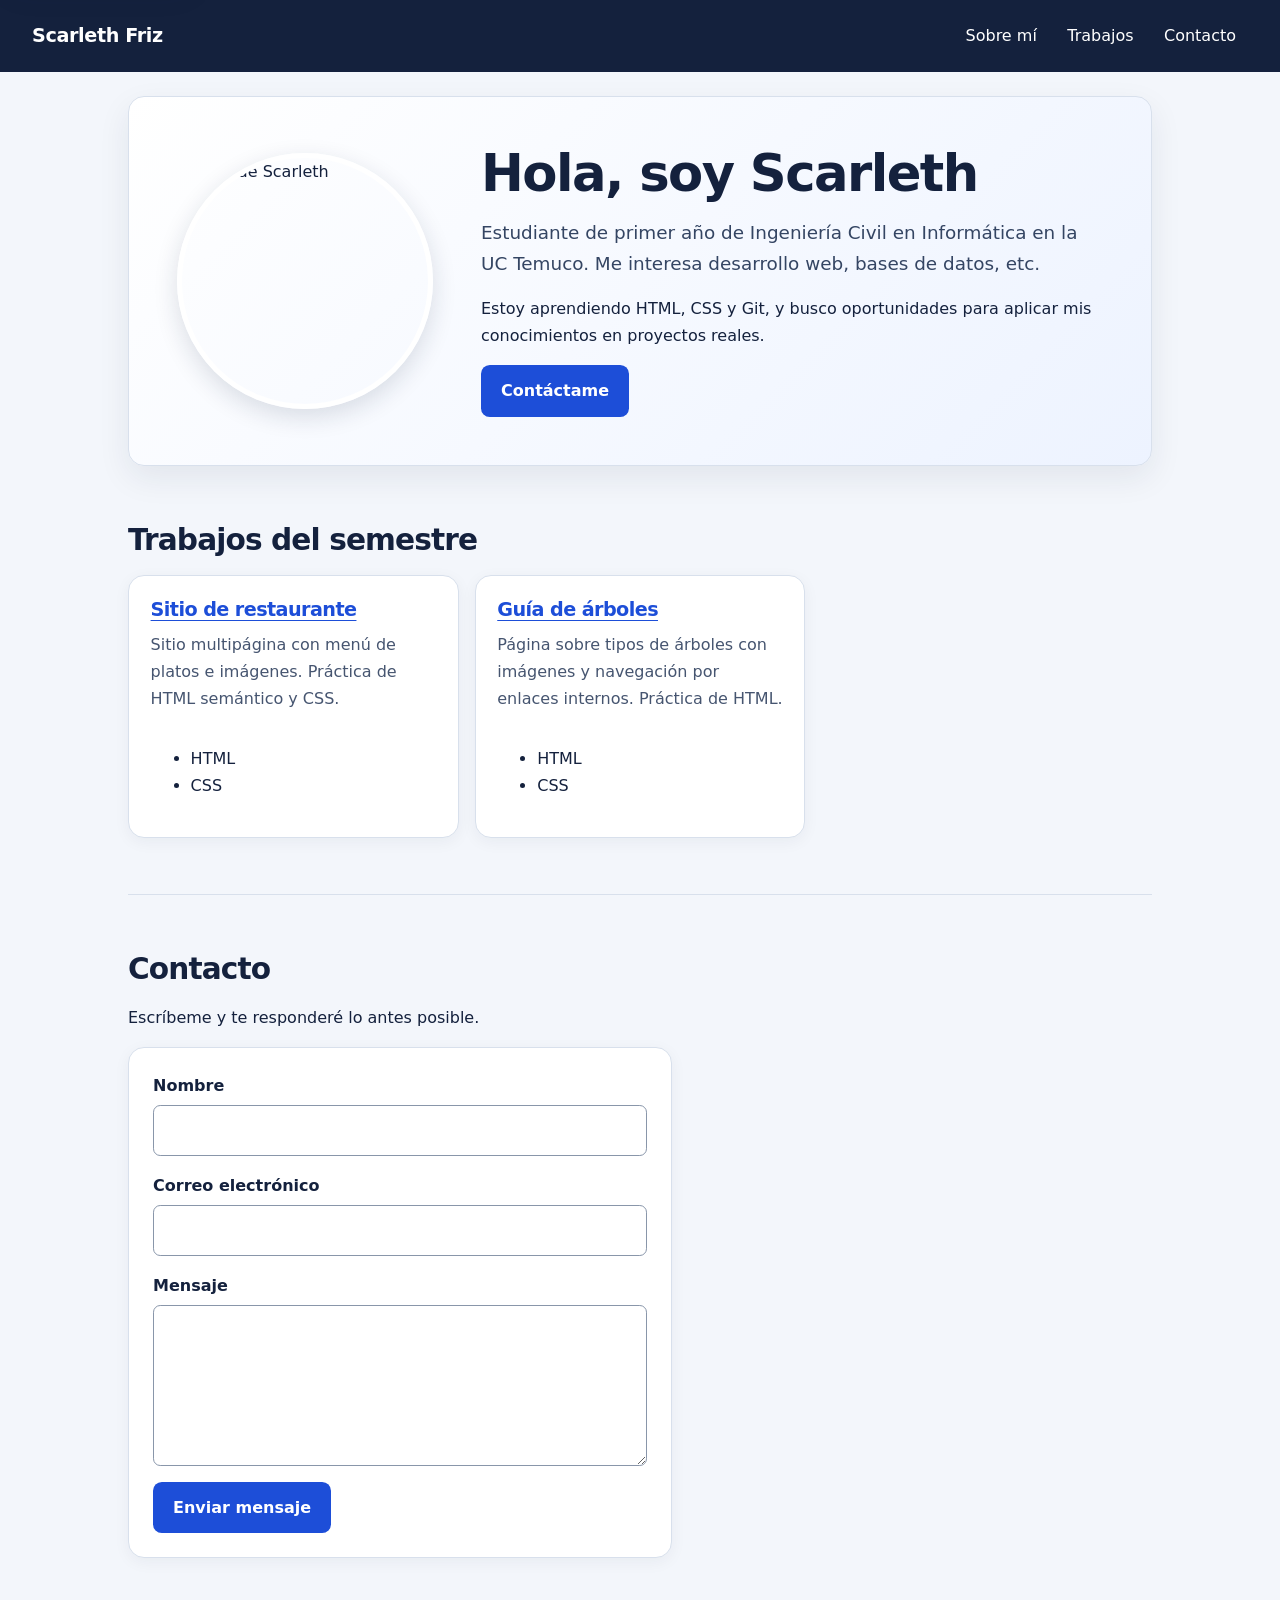
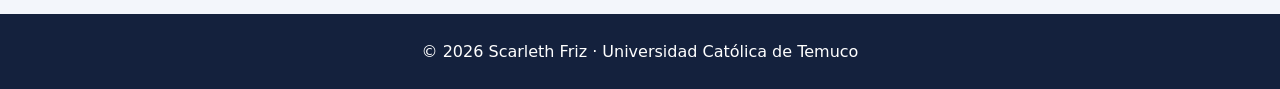
==== index.html @ 7ba0d066 "Initial commit" ====
﻿<!DOCTYPE html>
<html lang="es">
<head>
  <meta charset="UTF-8">
  <meta name="viewport" content="width=device-width, initial-scale=1">
  <title>Scarleth Friz · Portafolio</title>
  <meta name="description" content="Portafolio de Scarleth Friz, estudiante de Ingeniería Civil en Informática.">
  <link rel="stylesheet" href="CSS/Style.css">
</head>
<body>
  <!-- Accesibilidad: permite saltar el menú con el teclado (se ve al presionar Tab) -->
  <a class="saltar" href="#contenido">Saltar al contenido</a>

  <header class="cabecera">
    <p class="marca">Scarleth Friz</p>
    <nav aria-label="Navegación principal">
      <ul>
        <li><a href="#sobre-mi">Sobre mí</a></li>
        <li><a href="#trabajos">Trabajos</a></li>
        <li><a href="#contacto">Contacto</a></li>
      </ul>
    </nav>
  </header>

  <main id="contenido">
    <!-- GUÍA: lo primero que ve tu audiencia (reclutador, docente). Di quién eres y qué haces en 1-2 frases. -->
    <section id="sobre-mi" class="hero" aria-labelledby="titulo-sobre-mi">
      <figure>
        <img src="img/foto-perfil.svg" alt="Foto de Scarleth" width="400" height="400">
      </figure>
      <div>
        <h1 id="titulo-sobre-mi">Hola, soy Scarleth</h1>
        <p class="lead">Estudiante de primer año de Ingeniería Civil en Informática en la UC Temuco. Me interesa desarrollo web, bases de datos, etc.</p>
        <p>Estoy aprendiendo HTML, CSS y Git, y busco oportunidades para aplicar mis conocimientos en proyectos reales.</p>
        <a class="boton" href="#contacto">Contáctame</a>
      </div>
    </section>

    <section id="trabajos" aria-labelledby="titulo-trabajos">
      <h2 id="titulo-trabajos">Trabajos del semestre</h2>
      <div class="rejilla">
        <article class="tarjeta">
          <h3><a class="tarjeta-enlace" href="Proyectos/Proyecto2/index.html">Sitio de restaurante</a></h3>
          <p>Sitio multipágina con menú de platos e imágenes. Práctica de HTML semántico y CSS.</p>
          <ul class="etiquetas">
            <li>HTML</li>
            <li>CSS</li>
          </ul>
        </article>

        <article class="tarjeta">
          <h3><a class="tarjeta-enlace" href="Proyectos/Proyecto3/index.html">Guía de árboles</a></h3>
          <p>Página sobre tipos de árboles con imágenes y navegación por enlaces internos. Práctica de HTML.</p>
          <ul class="etiquetas">
            <li>HTML</li>
            <li>CSS</li>
          </ul>
        </article>
      </div>
    </section>

    <section id="contacto" aria-labelledby="titulo-contacto">
      <h2 id="titulo-contacto">Contacto</h2>
      <p>Escríbeme y te responderé lo antes posible.</p>
      <!-- Cada campo tiene su <label> asociado con for/id (requisito de accesibilidad) -->
      <form action="mailto:tucorreo@ejemplo.com" method="post" enctype="text/plain">
        <div class="campo">
          <label for="nombre">Nombre</label>
          <input type="text" id="nombre" name="nombre" autocomplete="name" required>
        </div>
        <div class="campo">
          <label for="correo">Correo electrónico</label>
          <input type="email" id="correo" name="correo" autocomplete="email" required>
        </div>
        <div class="campo">
          <label for="mensaje">Mensaje</label>
          <textarea id="mensaje" name="mensaje" rows="5" required></textarea>
        </div>
        <button class="boton" type="submit">Enviar mensaje</button>
      </form>
    </section>
  </main>

  <footer class="pie">
    <p>© 2026 Scarleth Friz · Universidad Católica de Temuco</p>
  </footer>
</body>
</html>
---- CSS/Style.css ----
/* ==========================================================
   Portafolio personal
   Estilos mobile-first: móvil, tablet (768px) y escritorio (1024px)
   ========================================================== */

/* ---- Colores y medidas reutilizables ---- */
:root {
  --tinta: #14213d;
  --fondo: #f3f6fb;
  --superficie: #ffffff;
  --acento: #1d4ed8;
  --borde: #d8e0ec;
  --ancho-max: 68rem;
  --espacio: 1rem;
  --radio: 1rem;
  --sombra: 0 12px 32px rgb(20 33 61 / 8%);
}

/* ---- Base y tipografía ---- */
*,
*::before,
*::after {
  box-sizing: border-box;
}

html {
  scroll-behavior: smooth;
}

body {
  margin: 0;
  background: var(--fondo);
  color: var(--tinta);
  font-family: system-ui, -apple-system, "Segoe UI", Roboto, Arial, sans-serif;
  font-size: 1rem;
  line-height: 1.7;
}

img {
  display: block;
  max-width: 100%;
  height: auto;
}

h1,
h2,
h3 {
  color: var(--tinta);
  font-weight: 750;
  letter-spacing: -0.03em;
}

h1 {
  margin: 0 0 1rem;
  font-size: 2.25rem;
  line-height: 1.12;
}

h2 {
  margin: 0 0 1rem;
  font-size: 1.7rem;
  line-height: 1.25;
}

h3 {
  margin: 0 0 0.5rem;
  font-size: 1.2rem;
  line-height: 1.35;
}

p {
  margin: 0 0 1rem;
}

.lead {
  color: #344563;
  font-size: 1.15rem;
  line-height: 1.65;
}

a {
  color: var(--acento);
  text-underline-offset: 0.2em;
}

a:hover {
  color: #1e40af;
}

/* ---- Accesibilidad y navegación por teclado ---- */
:focus-visible {
  outline: 3px solid var(--acento);
  outline-offset: 3px;
}

.saltar {
  position: absolute;
  top: -4rem;
  left: 0.5rem;
  z-index: 10;
  padding: 0.5rem 1rem;
  border-radius: 0.5rem;
  background: var(--superficie);
  box-shadow: var(--sombra);
}

.saltar:focus {
  top: 0.5rem;
}

/* ---- Cabecera y navegación ---- */
.cabecera {
  display: flex;
  flex-direction: column;
  gap: 0.75rem;
  padding: 1rem var(--espacio);
  background: var(--tinta);
  color: #fff;
}

.marca {
  margin: 0;
  color: #fff;
  font-size: 1.2rem;
  font-weight: 750;
  letter-spacing: -0.02em;
}

.cabecera ul {
  display: flex;
  flex-wrap: wrap;
  gap: 0.4rem;
  margin: 0;
  padding: 0;
  list-style: none;
}

.cabecera a {
  display: inline-block;
  padding: 0.4rem 0.75rem;
  border-radius: 999px;
  color: #fff;
  text-decoration: none;
  transition: background-color 160ms ease;
}

.cabecera a:hover {
  background: rgb(255 255 255 / 14%);
}

.cabecera :focus-visible {
  outline-color: #fff;
}

/* ---- Contenido principal y secciones ---- */
main {
  max-width: var(--ancho-max);
  margin: 0 auto;
  padding: 0 var(--espacio);
}

main > section {
  padding: 3rem 0;
  border-bottom: 1px solid var(--borde);
}

main > section:last-child {
  border-bottom: 0;
}

/* Presentación principal */
.hero {
  display: grid;
  gap: 1.5rem;
  align-items: center;
  margin-top: 1.5rem;
  padding: 1.5rem;
  border: 1px solid var(--borde);
  border-radius: var(--radio);
  background: linear-gradient(135deg, #fff 0%, #edf3ff 100%);
  box-shadow: var(--sombra);
}

.hero figure {
  max-width: 14rem;
  margin: 0 auto;
}

.hero img {
  aspect-ratio: 1;
  border: 5px solid #fff;
  border-radius: 50%;
  object-fit: cover;
  box-shadow: 0 8px 24px rgb(20 33 61 / 14%);
}

/* Botones de llamada a la acción */
.boton {
  display: inline-block;
  padding: 0.75rem 1.25rem;
  border: 0;
  border-radius: 0.55rem;
  background: var(--acento);
  color: #fff;
  font: inherit;
  font-weight: 650;
  text-align: center;
  text-decoration: none;
  cursor: pointer;
  transition: transform 160ms ease, background-color 160ms ease, box-shadow 160ms ease;
}

.boton:hover {
  transform: translateY(-2px);
  background: #1e40af;
  color: #fff;
  box-shadow: 0 6px 16px rgb(29 78 216 / 22%);
}

/* ---- Trabajos y tarjetas ---- */
.rejilla {
  display: grid;
  gap: 1rem;
}

.tarjeta {
  display: flex;
  flex-direction: column;
  align-items: flex-start;
  padding: 1.35rem;
  border: 1px solid var(--borde);
  border-radius: var(--radio);
  background: var(--superficie);
  box-shadow: 0 4px 16px rgb(20 33 61 / 5%);
  transition: transform 180ms ease, box-shadow 180ms ease;
}

.tarjeta:hover {
  transform: translateY(-4px);
  box-shadow: var(--sombra);
}

.tarjeta p {
  flex-grow: 1;
  color: #465570;
}

.tarjeta a {
  font-weight: 650;
}

/* ---- Formulario de contacto ---- */
form {
  max-width: 34rem;
  padding: 1.25rem;
  border: 1px solid var(--borde);
  border-radius: var(--radio);
  background: var(--superficie);
  box-shadow: 0 4px 16px rgb(20 33 61 / 5%);
}

.campo {
  display: grid;
  gap: 0.35rem;
  margin-bottom: 1rem;
}

label {
  font-weight: 650;
}

input,
textarea {
  width: 100%;
  padding: 0.7rem 0.75rem;
  border: 1px solid #8996aa;
  border-radius: 0.45rem;
  background: var(--superficie);
  color: var(--tinta);
  font: inherit;
  transition: border-color 160ms ease, box-shadow 160ms ease;
}

input:focus,
textarea:focus {
  border-color: var(--acento);
  outline: 0;
  box-shadow: 0 0 0 3px rgb(29 78 216 / 15%);
}

textarea {
  resize: vertical;
}

/* ---- Pie de página ---- */
.pie {
  padding: 1.5rem var(--espacio);
  background: var(--tinta);
  color: #fff;
  text-align: center;
}

.pie p {
  margin: 0;
}

/* ==========================================================
   TABLET · desde 768px
   ========================================================== */
@media (min-width: 768px) {
  h1 {
    font-size: 2.6rem;
  }

  h2 {
    font-size: 1.85rem;
  }

  .cabecera {
    flex-direction: row;
    align-items: center;
    justify-content: space-between;
    padding: 1rem 2rem;
  }

  main {
    padding: 0 2rem;
  }

  .hero {
    grid-template-columns: 12rem 1fr;
    gap: 2rem;
    padding: 2.5rem;
  }

  .hero figure {
    margin: 0;
  }

  .rejilla {
    grid-template-columns: repeat(2, minmax(0, 1fr));
  }

  form {
    padding: 1.5rem;
  }
}

/* ==========================================================
   ESCRITORIO · desde 1024px
   ========================================================== */
@media (min-width: 1024px) {
  h1 {
    font-size: 3.2rem;
  }

  .hero {
    grid-template-columns: 16rem 1fr;
    gap: 3rem;
    padding: 3rem;
  }

  .hero figure {
    max-width: none;
  }

  .rejilla {
    grid-template-columns: repeat(3, minmax(0, 1fr));
  }

  main > section {
    padding: 3.5rem 0;
  }
}

@media (prefers-reduced-motion: reduce) {
  *,
  *::before,
  *::after {
    scroll-behavior: auto !important;
    transition-duration: 0.01ms !important;
  }
}
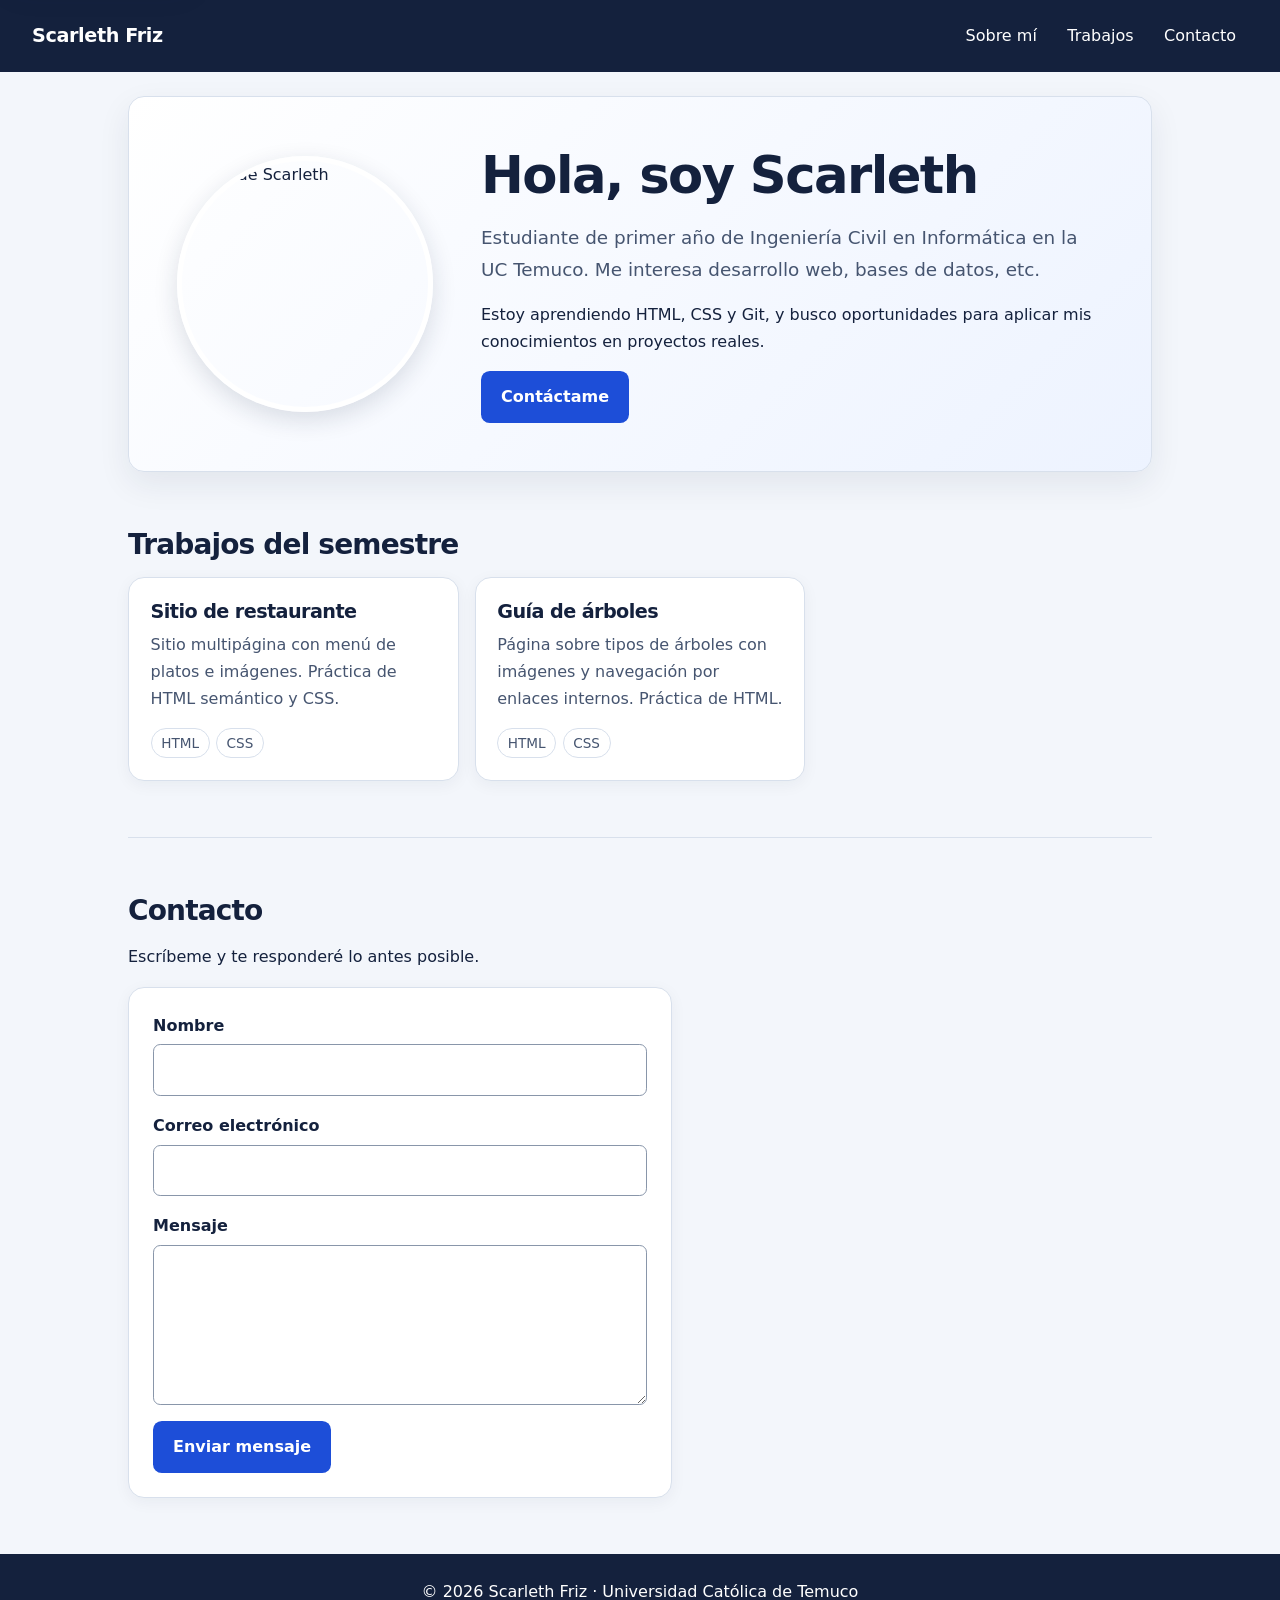
==== commit 5e01a943: "Correccion de detalles" ====
--- a/index.html
+++ b/index.html
@@ -28,35 +28,35 @@
       <figure>
         <img src="img/foto-perfil.svg" alt="Foto de Scarleth" width="400" height="400">
       </figure>
-      <div>
+      <article>
         <h1 id="titulo-sobre-mi">Hola, soy Scarleth</h1>
         <p class="lead">Estudiante de primer año de Ingeniería Civil en Informática en la UC Temuco. Me interesa desarrollo web, bases de datos, etc.</p>
         <p>Estoy aprendiendo HTML, CSS y Git, y busco oportunidades para aplicar mis conocimientos en proyectos reales.</p>
         <a class="boton" href="#contacto">Contáctame</a>
-      </div>
+      </article>
     </section>
 
     <section id="trabajos" aria-labelledby="titulo-trabajos">
       <h2 id="titulo-trabajos">Trabajos del semestre</h2>
-      <div class="rejilla">
-        <article class="tarjeta">
+      <ul class="rejilla">
+        <li><article class="tarjeta">
           <h3><a class="tarjeta-enlace" href="Proyectos/Proyecto2/index.html">Sitio de restaurante</a></h3>
           <p>Sitio multipágina con menú de platos e imágenes. Práctica de HTML semántico y CSS.</p>
           <ul class="etiquetas">
             <li>HTML</li>
             <li>CSS</li>
           </ul>
-        </article>
+        </article></li>
 
-        <article class="tarjeta">
+        <li><article class="tarjeta">
           <h3><a class="tarjeta-enlace" href="Proyectos/Proyecto3/index.html">Guía de árboles</a></h3>
           <p>Página sobre tipos de árboles con imágenes y navegación por enlaces internos. Práctica de HTML.</p>
           <ul class="etiquetas">
             <li>HTML</li>
             <li>CSS</li>
           </ul>
-        </article>
-      </div>
+        </article></li>
+      </ul>
     </section>
 
     <section id="contacto" aria-labelledby="titulo-contacto">
@@ -64,18 +64,18 @@
       <p>Escríbeme y te responderé lo antes posible.</p>
       <!-- Cada campo tiene su <label> asociado con for/id (requisito de accesibilidad) -->
       <form action="mailto:tucorreo@ejemplo.com" method="post" enctype="text/plain">
-        <div class="campo">
+        <p class="campo">
           <label for="nombre">Nombre</label>
           <input type="text" id="nombre" name="nombre" autocomplete="name" required>
-        </div>
-        <div class="campo">
+        </p>
+        <p class="campo">
           <label for="correo">Correo electrónico</label>
           <input type="email" id="correo" name="correo" autocomplete="email" required>
-        </div>
-        <div class="campo">
+        </p>
+        <p class="campo">
           <label for="mensaje">Mensaje</label>
           <textarea id="mensaje" name="mensaje" rows="5" required></textarea>
-        </div>
+        </p>
         <button class="boton" type="submit">Enviar mensaje</button>
       </form>
     </section>
--- a/CSS/Style.css
+++ b/CSS/Style.css
@@ -1,97 +1,59 @@
 /* ==========================================================
    Portafolio personal
-   Estilos mobile-first: móvil, tablet (768px) y escritorio (1024px)
+   Mobile-first: móvil (base), tablet (768px) y escritorio (1024px)
    ========================================================== */
 
-/* ---- Colores y medidas reutilizables ---- */
+/* ---- Variables: colores, medidas y efectos reutilizables ---- */
 :root {
   --tinta: #14213d;
   --fondo: #f3f6fb;
-  --superficie: #ffffff;
+  --superficie: #fff;
   --acento: #1d4ed8;
+  --acento-oscuro: #1e40af;
+  --texto-suave: #465570;
   --borde: #d8e0ec;
   --ancho-max: 68rem;
-  --espacio: 1rem;
   --radio: 1rem;
+  --margen: clamp(1rem, 4vw, 2rem);   /* margen lateral que crece con la pantalla */
   --sombra: 0 12px 32px rgb(20 33 61 / 8%);
+  --sombra-suave: 0 4px 16px rgb(20 33 61 / 5%);
+  --t: 160ms ease;                    /* duración de las transiciones */
 }
 
 /* ---- Base y tipografía ---- */
-*,
-*::before,
-*::after {
-  box-sizing: border-box;
-}
-
-html {
-  scroll-behavior: smooth;
-}
+*, *::before, *::after { box-sizing: border-box; }
+
+html { scroll-behavior: smooth; }
 
 body {
   margin: 0;
   background: var(--fondo);
   color: var(--tinta);
   font-family: system-ui, -apple-system, "Segoe UI", Roboto, Arial, sans-serif;
-  font-size: 1rem;
   line-height: 1.7;
 }
 
-img {
-  display: block;
-  max-width: 100%;
-  height: auto;
-}
-
-h1,
-h2,
-h3 {
-  color: var(--tinta);
+img { display: block; max-width: 100%; height: auto; }
+
+h1, h2, h3 {
+  margin: 0 0 0.5rem;
   font-weight: 750;
   letter-spacing: -0.03em;
-}
-
-h1 {
-  margin: 0 0 1rem;
-  font-size: 2.25rem;
-  line-height: 1.12;
-}
-
-h2 {
-  margin: 0 0 1rem;
-  font-size: 1.7rem;
-  line-height: 1.25;
-}
-
-h3 {
-  margin: 0 0 0.5rem;
-  font-size: 1.2rem;
-  line-height: 1.35;
-}
-
-p {
-  margin: 0 0 1rem;
-}
-
-.lead {
-  color: #344563;
-  font-size: 1.15rem;
-  line-height: 1.65;
-}
-
-a {
-  color: var(--acento);
-  text-underline-offset: 0.2em;
-}
-
-a:hover {
-  color: #1e40af;
-}
-
-/* ---- Accesibilidad y navegación por teclado ---- */
-:focus-visible {
-  outline: 3px solid var(--acento);
-  outline-offset: 3px;
-}
+  line-height: 1.2;
+}
+
+h1 { font-size: clamp(2.25rem, 1.5rem + 3vw, 3.2rem); margin-bottom: 1rem; }  /* tamaño fluido */
+h2 { font-size: 1.75rem; margin-bottom: 1rem; }
+h3 { font-size: 1.2rem; }
+
+p { margin: 0 0 1rem; }
+.lead { color: var(--texto-suave); font-size: 1.15rem; }
+
+a { color: var(--acento); text-underline-offset: 0.2em; }
+a:hover { color: var(--acento-oscuro); }
+
+/* ---- Accesibilidad: foco visible y enlace para saltar el menú ---- */
+:focus-visible { outline: 3px solid var(--acento); outline-offset: 3px; }
 
 .saltar {
   position: absolute;
@@ -103,37 +65,22 @@
   background: var(--superficie);
   box-shadow: var(--sombra);
 }
-
-.saltar:focus {
-  top: 0.5rem;
-}
-
-/* ---- Cabecera y navegación ---- */
-.cabecera {
-  display: flex;
-  flex-direction: column;
-  gap: 0.75rem;
-  padding: 1rem var(--espacio);
+.saltar:focus { top: 0.5rem; }
+
+/* ---- Cabecera y pie (comparten fondo y color) ---- */
+.cabecera, .pie {
+  padding: 1rem var(--margen);
   background: var(--tinta);
   color: #fff;
 }
 
-.marca {
-  margin: 0;
-  color: #fff;
-  font-size: 1.2rem;
-  font-weight: 750;
-  letter-spacing: -0.02em;
-}
-
-.cabecera ul {
-  display: flex;
-  flex-wrap: wrap;
-  gap: 0.4rem;
-  margin: 0;
-  padding: 0;
-  list-style: none;
-}
+.cabecera { display: flex; flex-direction: column; gap: 0.75rem; }
+.pie { padding-block: 1.5rem; text-align: center; }
+
+.marca, .pie p { margin: 0; }
+.marca { font-size: 1.2rem; font-weight: 750; letter-spacing: -0.02em; }
+
+.cabecera ul { display: flex; flex-wrap: wrap; gap: 0.4rem; margin: 0; padding: 0; list-style: none; }
 
 .cabecera a {
   display: inline-block;
@@ -141,50 +88,33 @@
   border-radius: 999px;
   color: #fff;
   text-decoration: none;
-  transition: background-color 160ms ease;
-}
-
-.cabecera a:hover {
-  background: rgb(255 255 255 / 14%);
-}
-
-.cabecera :focus-visible {
-  outline-color: #fff;
-}
+  transition: background-color var(--t);
+}
+.cabecera a:hover { background: rgb(255 255 255 / 14%); }
+.cabecera :focus-visible { outline-color: #fff; }
 
 /* ---- Contenido principal y secciones ---- */
-main {
-  max-width: var(--ancho-max);
-  margin: 0 auto;
-  padding: 0 var(--espacio);
-}
-
-main > section {
-  padding: 3rem 0;
-  border-bottom: 1px solid var(--borde);
-}
-
-main > section:last-child {
-  border-bottom: 0;
-}
+main { max-width: var(--ancho-max); margin: 0 auto; padding-inline: var(--margen); }
+
+main > section { padding-block: clamp(2.5rem, 5vw, 3.5rem); border-bottom: 1px solid var(--borde); }
+main > section:last-child { border-bottom: 0; }
+
+/* ---- Bloques con borde y esquinas redondeadas: hero, tarjetas y formulario ---- */
+.hero, .tarjeta, form { border: 1px solid var(--borde); border-radius: var(--radio); }
+.tarjeta, form { background: var(--superficie); box-shadow: var(--sombra-suave); }
 
 /* Presentación principal */
 .hero {
   display: grid;
-  gap: 1.5rem;
+  gap: clamp(1.5rem, 4vw, 3rem);
   align-items: center;
   margin-top: 1.5rem;
-  padding: 1.5rem;
-  border: 1px solid var(--borde);
-  border-radius: var(--radio);
+  padding: clamp(1.5rem, 4vw, 3rem);
   background: linear-gradient(135deg, #fff 0%, #edf3ff 100%);
   box-shadow: var(--sombra);
 }
 
-.hero figure {
-  max-width: 14rem;
-  margin: 0 auto;
-}
+.hero figure { max-width: 16rem; margin: 0 auto; }
 
 .hero img {
   aspect-ratio: 1;
@@ -194,7 +124,7 @@
   box-shadow: 0 8px 24px rgb(20 33 61 / 14%);
 }
 
-/* Botones de llamada a la acción */
+/* Botón de llamada a la acción */
 .boton {
   display: inline-block;
   padding: 0.75rem 1.25rem;
@@ -207,70 +137,46 @@
   text-align: center;
   text-decoration: none;
   cursor: pointer;
-  transition: transform 160ms ease, background-color 160ms ease, box-shadow 160ms ease;
-}
-
+  transition: transform var(--t), background-color var(--t), box-shadow var(--t);
+}
 .boton:hover {
   transform: translateY(-2px);
-  background: #1e40af;
+  background: var(--acento-oscuro);
   color: #fff;
   box-shadow: 0 6px 16px rgb(29 78 216 / 22%);
 }
 
-/* ---- Trabajos y tarjetas ---- */
-.rejilla {
-  display: grid;
-  gap: 1rem;
-}
+/* ---- Trabajos: tarjetas completamente clicables ---- */
+.rejilla { display: grid; gap: 1rem; margin: 0; padding: 0; list-style: none; }
+.rejilla > li { min-width: 0; }
 
 .tarjeta {
+  position: relative;                 /* necesario para estirar el enlace */
   display: flex;
   flex-direction: column;
   align-items: flex-start;
   padding: 1.35rem;
-  border: 1px solid var(--borde);
-  border-radius: var(--radio);
-  background: var(--superficie);
-  box-shadow: 0 4px 16px rgb(20 33 61 / 5%);
   transition: transform 180ms ease, box-shadow 180ms ease;
 }
-
-.tarjeta:hover {
-  transform: translateY(-4px);
-  box-shadow: var(--sombra);
-}
-
-.tarjeta p {
-  flex-grow: 1;
-  color: #465570;
-}
-
-.tarjeta a {
-  font-weight: 650;
-}
+.tarjeta:hover { transform: translateY(-4px); box-shadow: var(--sombra); }
+.tarjeta:focus-within { outline: 3px solid var(--acento); outline-offset: 3px; }
+.tarjeta p { flex-grow: 1; color: var(--texto-suave); }
+
+.tarjeta-enlace { color: inherit; text-decoration: none; }
+.tarjeta-enlace:hover { text-decoration: underline; }
+.tarjeta-enlace:focus-visible { outline: none; }
+.tarjeta-enlace::after { content: ""; position: absolute; inset: 0; border-radius: var(--radio); }  /* el enlace cubre toda la tarjeta */
+
+.etiquetas { display: flex; flex-wrap: wrap; gap: 0.4rem; margin: 0; padding: 0; list-style: none; }
+.etiquetas li { padding: 0.15rem 0.6rem; border: 1px solid var(--borde); border-radius: 999px; color: var(--texto-suave); font-size: 0.85rem; }
 
 /* ---- Formulario de contacto ---- */
-form {
-  max-width: 34rem;
-  padding: 1.25rem;
-  border: 1px solid var(--borde);
-  border-radius: var(--radio);
-  background: var(--superficie);
-  box-shadow: 0 4px 16px rgb(20 33 61 / 5%);
-}
-
-.campo {
-  display: grid;
-  gap: 0.35rem;
-  margin-bottom: 1rem;
-}
-
-label {
-  font-weight: 650;
-}
-
-input,
-textarea {
+form { max-width: 34rem; padding: 1.5rem; }
+
+.campo { display: grid; gap: 0.35rem; margin: 0 0 1rem; }
+label { font-weight: 650; }
+
+input, textarea {
   width: 100%;
   padding: 0.7rem 0.75rem;
   border: 1px solid #8996aa;
@@ -278,106 +184,30 @@
   background: var(--superficie);
   color: var(--tinta);
   font: inherit;
-  transition: border-color 160ms ease, box-shadow 160ms ease;
-}
-
-input:focus,
-textarea:focus {
-  border-color: var(--acento);
-  outline: 0;
-  box-shadow: 0 0 0 3px rgb(29 78 216 / 15%);
-}
-
-textarea {
-  resize: vertical;
-}
-
-/* ---- Pie de página ---- */
-.pie {
-  padding: 1.5rem var(--espacio);
-  background: var(--tinta);
-  color: #fff;
-  text-align: center;
-}
-
-.pie p {
-  margin: 0;
-}
+  transition: border-color var(--t), box-shadow var(--t);
+}
+input:focus, textarea:focus { border-color: var(--acento); outline: 0; box-shadow: 0 0 0 3px rgb(29 78 216 / 15%); }
+textarea { resize: vertical; }
 
 /* ==========================================================
-   TABLET · desde 768px
+   TABLET · desde 768px  (cambia el layout)
    ========================================================== */
 @media (min-width: 768px) {
-  h1 {
-    font-size: 2.6rem;
-  }
-
-  h2 {
-    font-size: 1.85rem;
-  }
-
-  .cabecera {
-    flex-direction: row;
-    align-items: center;
-    justify-content: space-between;
-    padding: 1rem 2rem;
-  }
-
-  main {
-    padding: 0 2rem;
-  }
-
-  .hero {
-    grid-template-columns: 12rem 1fr;
-    gap: 2rem;
-    padding: 2.5rem;
-  }
-
-  .hero figure {
-    margin: 0;
-  }
-
-  .rejilla {
-    grid-template-columns: repeat(2, minmax(0, 1fr));
-  }
-
-  form {
-    padding: 1.5rem;
-  }
+  .cabecera { flex-direction: row; align-items: center; justify-content: space-between; }
+  .hero { grid-template-columns: 12rem 1fr; }
+  .hero figure { margin: 0; }
+  .rejilla { grid-template-columns: repeat(2, minmax(0, 1fr)); }
 }
 
 /* ==========================================================
-   ESCRITORIO · desde 1024px
+   ESCRITORIO · desde 1024px  (cambia el layout)
    ========================================================== */
 @media (min-width: 1024px) {
-  h1 {
-    font-size: 3.2rem;
-  }
-
-  .hero {
-    grid-template-columns: 16rem 1fr;
-    gap: 3rem;
-    padding: 3rem;
-  }
-
-  .hero figure {
-    max-width: none;
-  }
-
-  .rejilla {
-    grid-template-columns: repeat(3, minmax(0, 1fr));
-  }
-
-  main > section {
-    padding: 3.5rem 0;
-  }
-}
-
+  .hero { grid-template-columns: 16rem 1fr; }
+  .rejilla { grid-template-columns: repeat(3, minmax(0, 1fr)); }
+}
+
+/* ---- Respeta a quien prefiere menos animación ---- */
 @media (prefers-reduced-motion: reduce) {
-  *,
-  *::before,
-  *::after {
-    scroll-behavior: auto !important;
-    transition-duration: 0.01ms !important;
-  }
-}
+  *, *::before, *::after { scroll-behavior: auto !important; transition-duration: 0.01ms !important; }
+}
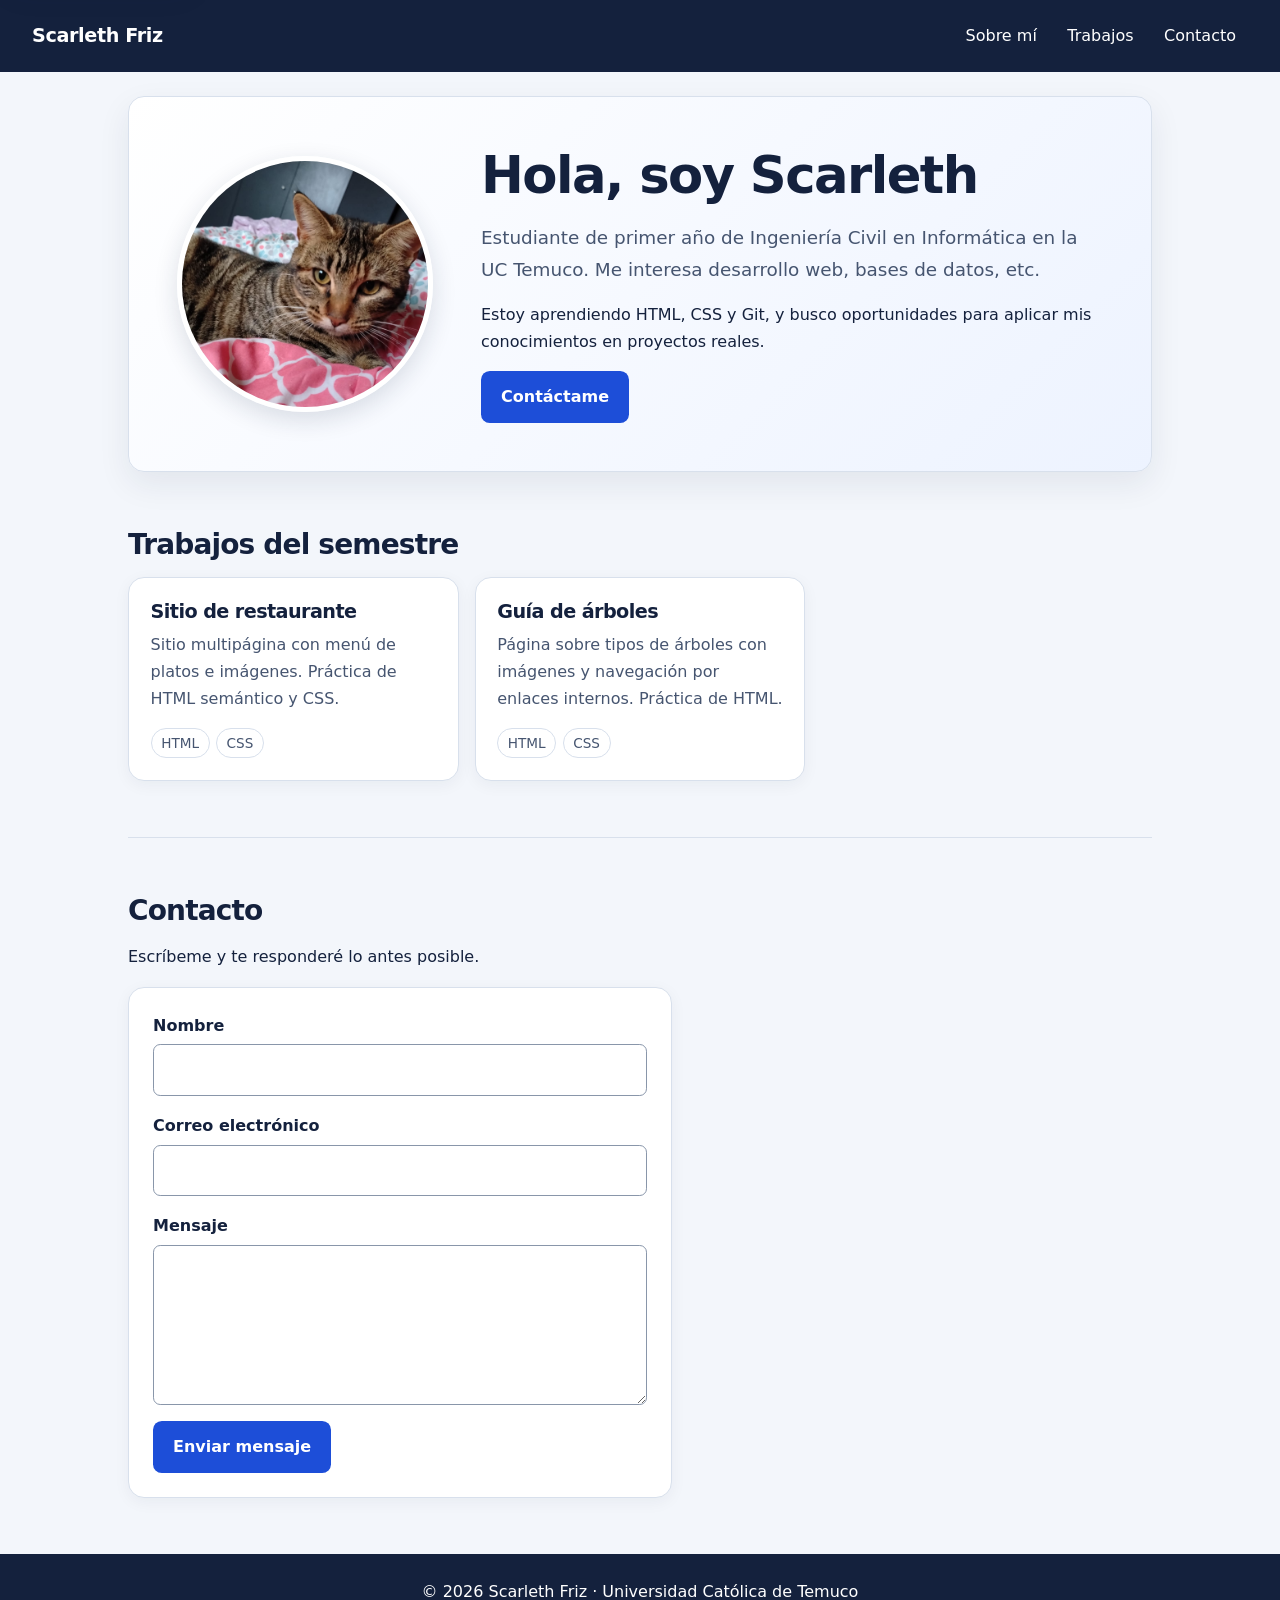
==== commit a04e763a: "actualizacion del readme" ====
--- a/index.html
+++ b/index.html
@@ -5,7 +5,7 @@
   <meta name="viewport" content="width=device-width, initial-scale=1">
   <title>Scarleth Friz · Portafolio</title>
   <meta name="description" content="Portafolio de Scarleth Friz, estudiante de Ingeniería Civil en Informática.">
-  <link rel="stylesheet" href="CSS/Style.css">
+  <link rel="stylesheet" href="assets/CSS/Style.css">
 </head>
 <body>
   <!-- Accesibilidad: permite saltar el menú con el teclado (se ve al presionar Tab) -->
@@ -26,7 +26,7 @@
     <!-- GUÍA: lo primero que ve tu audiencia (reclutador, docente). Di quién eres y qué haces en 1-2 frases. -->
     <section id="sobre-mi" class="hero" aria-labelledby="titulo-sobre-mi">
       <figure>
-        <img src="img/foto-perfil.svg" alt="Foto de Scarleth" width="400" height="400">
+        <img src="assets/img/IMG1.jpeg" alt="Foto de Scarleth" width="400" height="400">
       </figure>
       <article>
         <h1 id="titulo-sobre-mi">Hola, soy Scarleth</h1>
--- a/assets/CSS/Style.css
+++ b/assets/CSS/Style.css
@@ -0,0 +1,213 @@
+/* ==========================================================
+   Portafolio personal
+   Mobile-first: móvil (base), tablet (768px) y escritorio (1024px)
+   ========================================================== */
+
+/* ---- Variables: colores, medidas y efectos reutilizables ---- */
+:root {
+  --tinta: #14213d;
+  --fondo: #f3f6fb;
+  --superficie: #fff;
+  --acento: #1d4ed8;
+  --acento-oscuro: #1e40af;
+  --texto-suave: #465570;
+  --borde: #d8e0ec;
+  --ancho-max: 68rem;
+  --radio: 1rem;
+  --margen: clamp(1rem, 4vw, 2rem);   /* margen lateral que crece con la pantalla */
+  --sombra: 0 12px 32px rgb(20 33 61 / 8%);
+  --sombra-suave: 0 4px 16px rgb(20 33 61 / 5%);
+  --t: 160ms ease;                    /* duración de las transiciones */
+}
+
+/* ---- Base y tipografía ---- */
+*, *::before, *::after { box-sizing: border-box; }
+
+html { scroll-behavior: smooth; }
+
+body {
+  margin: 0;
+  background: var(--fondo);
+  color: var(--tinta);
+  font-family: system-ui, -apple-system, "Segoe UI", Roboto, Arial, sans-serif;
+  line-height: 1.7;
+}
+
+img { display: block; max-width: 100%; height: auto; }
+
+h1, h2, h3 {
+  margin: 0 0 0.5rem;
+  font-weight: 750;
+  letter-spacing: -0.03em;
+  line-height: 1.2;
+}
+
+h1 { font-size: clamp(2.25rem, 1.5rem + 3vw, 3.2rem); margin-bottom: 1rem; }  /* tamaño fluido */
+h2 { font-size: 1.75rem; margin-bottom: 1rem; }
+h3 { font-size: 1.2rem; }
+
+p { margin: 0 0 1rem; }
+.lead { color: var(--texto-suave); font-size: 1.15rem; }
+
+a { color: var(--acento); text-underline-offset: 0.2em; }
+a:hover { color: var(--acento-oscuro); }
+
+/* ---- Accesibilidad: foco visible y enlace para saltar el menú ---- */
+:focus-visible { outline: 3px solid var(--acento); outline-offset: 3px; }
+
+.saltar {
+  position: absolute;
+  top: -4rem;
+  left: 0.5rem;
+  z-index: 10;
+  padding: 0.5rem 1rem;
+  border-radius: 0.5rem;
+  background: var(--superficie);
+  box-shadow: var(--sombra);
+}
+.saltar:focus { top: 0.5rem; }
+
+/* ---- Cabecera y pie (comparten fondo y color) ---- */
+.cabecera, .pie {
+  padding: 1rem var(--margen);
+  background: var(--tinta);
+  color: #fff;
+}
+
+.cabecera { display: flex; flex-direction: column; gap: 0.75rem; }
+.pie { padding-block: 1.5rem; text-align: center; }
+
+.marca, .pie p { margin: 0; }
+.marca { font-size: 1.2rem; font-weight: 750; letter-spacing: -0.02em; }
+
+.cabecera ul { display: flex; flex-wrap: wrap; gap: 0.4rem; margin: 0; padding: 0; list-style: none; }
+
+.cabecera a {
+  display: inline-block;
+  padding: 0.4rem 0.75rem;
+  border-radius: 999px;
+  color: #fff;
+  text-decoration: none;
+  transition: background-color var(--t);
+}
+.cabecera a:hover { background: rgb(255 255 255 / 14%); }
+.cabecera :focus-visible { outline-color: #fff; }
+
+/* ---- Contenido principal y secciones ---- */
+main { max-width: var(--ancho-max); margin: 0 auto; padding-inline: var(--margen); }
+
+main > section { padding-block: clamp(2.5rem, 5vw, 3.5rem); border-bottom: 1px solid var(--borde); }
+main > section:last-child { border-bottom: 0; }
+
+/* ---- Bloques con borde y esquinas redondeadas: hero, tarjetas y formulario ---- */
+.hero, .tarjeta, form { border: 1px solid var(--borde); border-radius: var(--radio); }
+.tarjeta, form { background: var(--superficie); box-shadow: var(--sombra-suave); }
+
+/* Presentación principal */
+.hero {
+  display: grid;
+  gap: clamp(1.5rem, 4vw, 3rem);
+  align-items: center;
+  margin-top: 1.5rem;
+  padding: clamp(1.5rem, 4vw, 3rem);
+  background: linear-gradient(135deg, #fff 0%, #edf3ff 100%);
+  box-shadow: var(--sombra);
+}
+
+.hero figure { max-width: 16rem; margin: 0 auto; }
+
+.hero img {
+  aspect-ratio: 1;
+  border: 5px solid #fff;
+  border-radius: 50%;
+  object-fit: cover;
+  box-shadow: 0 8px 24px rgb(20 33 61 / 14%);
+}
+
+/* Botón de llamada a la acción */
+.boton {
+  display: inline-block;
+  padding: 0.75rem 1.25rem;
+  border: 0;
+  border-radius: 0.55rem;
+  background: var(--acento);
+  color: #fff;
+  font: inherit;
+  font-weight: 650;
+  text-align: center;
+  text-decoration: none;
+  cursor: pointer;
+  transition: transform var(--t), background-color var(--t), box-shadow var(--t);
+}
+.boton:hover {
+  transform: translateY(-2px);
+  background: var(--acento-oscuro);
+  color: #fff;
+  box-shadow: 0 6px 16px rgb(29 78 216 / 22%);
+}
+
+/* ---- Trabajos: tarjetas completamente clicables ---- */
+.rejilla { display: grid; gap: 1rem; margin: 0; padding: 0; list-style: none; }
+.rejilla > li { min-width: 0; }
+
+.tarjeta {
+  position: relative;                 /* necesario para estirar el enlace */
+  display: flex;
+  flex-direction: column;
+  align-items: flex-start;
+  padding: 1.35rem;
+  transition: transform 180ms ease, box-shadow 180ms ease;
+}
+.tarjeta:hover { transform: translateY(-4px); box-shadow: var(--sombra); }
+.tarjeta:focus-within { outline: 3px solid var(--acento); outline-offset: 3px; }
+.tarjeta p { flex-grow: 1; color: var(--texto-suave); }
+
+.tarjeta-enlace { color: inherit; text-decoration: none; }
+.tarjeta-enlace:hover { text-decoration: underline; }
+.tarjeta-enlace:focus-visible { outline: none; }
+.tarjeta-enlace::after { content: ""; position: absolute; inset: 0; border-radius: var(--radio); }  /* el enlace cubre toda la tarjeta */
+
+.etiquetas { display: flex; flex-wrap: wrap; gap: 0.4rem; margin: 0; padding: 0; list-style: none; }
+.etiquetas li { padding: 0.15rem 0.6rem; border: 1px solid var(--borde); border-radius: 999px; color: var(--texto-suave); font-size: 0.85rem; }
+
+/* ---- Formulario de contacto ---- */
+form { max-width: 34rem; padding: 1.5rem; }
+
+.campo { display: grid; gap: 0.35rem; margin: 0 0 1rem; }
+label { font-weight: 650; }
+
+input, textarea {
+  width: 100%;
+  padding: 0.7rem 0.75rem;
+  border: 1px solid #8996aa;
+  border-radius: 0.45rem;
+  background: var(--superficie);
+  color: var(--tinta);
+  font: inherit;
+  transition: border-color var(--t), box-shadow var(--t);
+}
+input:focus, textarea:focus { border-color: var(--acento); outline: 0; box-shadow: 0 0 0 3px rgb(29 78 216 / 15%); }
+textarea { resize: vertical; }
+
+/* ==========================================================
+   TABLET · desde 768px  (cambia el layout)
+   ========================================================== */
+@media (min-width: 768px) {
+  .cabecera { flex-direction: row; align-items: center; justify-content: space-between; }
+  .hero { grid-template-columns: 12rem 1fr; }
+  .hero figure { margin: 0; }
+  .rejilla { grid-template-columns: repeat(2, minmax(0, 1fr)); }
+}
+
+/* ==========================================================
+   ESCRITORIO · desde 1024px  (cambia el layout)
+   ========================================================== */
+@media (min-width: 1024px) {
+  .hero { grid-template-columns: 16rem 1fr; }
+  .rejilla { grid-template-columns: repeat(3, minmax(0, 1fr)); }
+}
+
+/* ---- Respeta a quien prefiere menos animación ---- */
+@media (prefers-reduced-motion: reduce) {
+  *, *::before, *::after { scroll-behavior: auto !important; transition-duration: 0.01ms !important; }
+}
